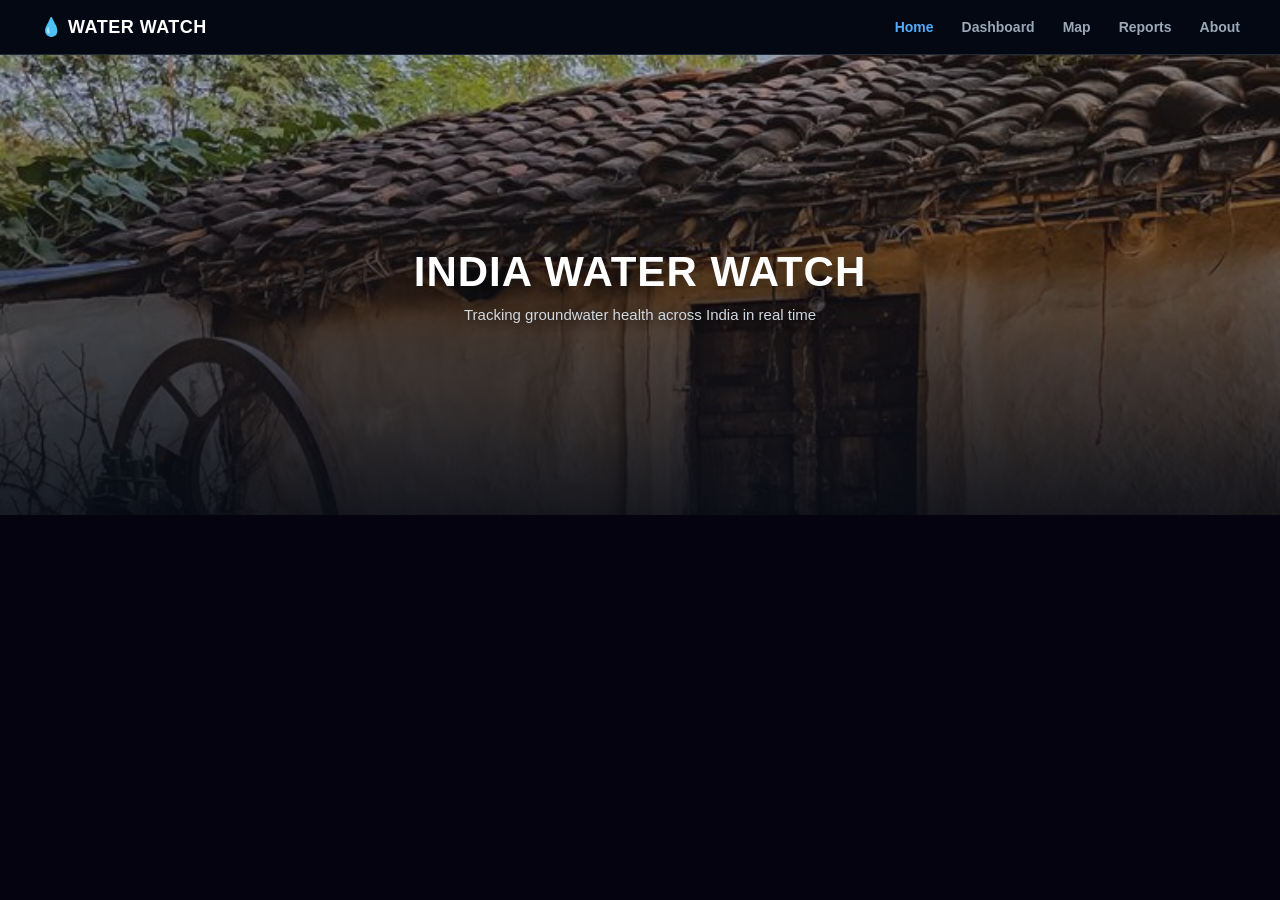
==== index.html @ 904ef2a4 "First version of India Water Watch" ====
<!DOCTYPE html>
<html lang="en">
<head>
  <meta charset="UTF-8" />
  <meta name="viewport" content="width=device-width, initial-scale=1.0" />
  <title>India Water Watch</title>
  <link rel="stylesheet" href="style.css" />
</head>
<body>

  <nav class="navbar">
    <a href="index.html" class="logo">💧 WATER WATCH</a>
    <div class="nav-links">
      <a href="index.html" class="active">Home</a>
      <a href="dashboard.html">Dashboard</a>
      <a href="map.html">Map</a>
      <a href="reports.html">Reports</a>
      <a href="about.html">About</a>
    </div>
  </nav>

  <section class="hero-scene">
    <div class="hero-photo" style="background-image: url('Village_home.jpg');"></div>

    <div class="hero-text">
      <h1>INDIA WATER WATCH</h1>
      <p>Tracking groundwater health across India in real time</p>
    </div>
  </section>

  <script src="script.js"></script>
</body>
</html>
---- style.css ----
/* ===== RESET & BASE ===== */
* { margin: 0; padding: 0; box-sizing: border-box; }

body {
  font-family: 'Segoe UI', Arial, sans-serif;
  background: #05030f;
  color: #ffffff;
}

/* ===== NAVBAR ===== */
.navbar {
  position: sticky;
  top: 0;
  z-index: 100;
  display: flex;
  justify-content: space-between;
  align-items: center;
  padding: 16px 40px;
  background: rgba(5, 10, 20, 0.85);
  backdrop-filter: blur(10px);
  border-bottom: 1px solid #1c2a3a;
}

.navbar .logo {
  font-weight: 800;
  font-size: 18px;
  color: #ffffff;
  text-decoration: none;
  letter-spacing: 0.5px;
}

.navbar .nav-links {
  display: flex;
  gap: 28px;
}

.navbar .nav-links a {
  color: #9aa8b8;
  text-decoration: none;
  font-size: 14px;
  font-weight: 600;
  transition: color 0.3s ease;
}

.navbar .nav-links a:hover {
  color: #4facfe;
}

.navbar .nav-links a.active {
  color: #4facfe;
}

/* ===== HERO SECTION (Home page) ===== */
.hero-scene {
  position: relative;
  width: 100%;
  height: 460px;
  overflow: hidden;
  background-size: cover;
}

.hero-photo {
  position: absolute;
  inset: 0;
  background-size: cover;
  background-position: center 30%;
}

.hero-photo::after {
  content: "";
  position: absolute;
  inset: 0;
  background: linear-gradient(to bottom, rgba(5,10,20,0.2), rgba(5,10,20,0.9));
}

.hero-text {
  position: absolute;
  top: 50%;
  left: 50%;
  transform: translate(-50%, -50%);
  text-align: center;
  z-index: 10;
  width: 90%;
}

.hero-text h1 {
  font-size: 42px;
  font-weight: 800;
  letter-spacing: 1px;
  text-shadow: 0 4px 20px rgba(0,0,0,0.6);
}

.hero-text p {
  margin-top: 10px;
  font-size: 15px;
  color: #d0d8e0;
  text-shadow: 0 2px 10px rgba(0,0,0,0.6);
}
.hero-text {
  position: absolute;
  top: 50%;
  left: 50%;
  transform: translate(-50%, -50%);
  text-align: center;
  z-index: 10;
  width: 90%;
  animation: floatIn 1.2s ease-out forwards;
}

@keyframes floatIn {
  0% {
    opacity: 0;
    transform: translate(-50%, -30%);
  }
  100% {
    opacity: 1;
    transform: translate(-50%, -50%);
  }
}

/* ===== PAGE HEADER (used on Dashboard, Map, Reports, About) ===== */
.page-header {
  padding: 50px 40px 20px;
}

.page-header h1 {
  font-size: 32px;
  font-weight: 800;
}

.page-header p {
  color: #9aa8b8;
  font-size: 14px;
  margin-top: 6px;
}

/* ===== DASHBOARD: STATS CARDS ===== */
.stats-grid {
  display: grid;
  grid-template-columns: repeat(auto-fit, minmax(220px, 1fr));
  gap: 18px;
  padding: 20px 40px;
}

.stat-card {
  background: linear-gradient(145deg, #0d1530, #060912);
  border: 1px solid #1c2a3a;
  border-radius: 14px;
  padding: 20px;
  display: flex;
  flex-direction: column;
  gap: 6px;
}

.stat-label {
  font-size: 13px;
  color: #9aa8b8;
}

.stat-value {
  font-size: 32px;
  font-weight: 800;
  color: #ffffff;
}

.stat-value small {
  font-size: 16px;
  color: #9aa8b8;
}

.stat-value.warning { color: #f5a623; }
.stat-value.good { color: #2ecc71; }

.stat-trend {
  font-size: 12px;
}

.stat-trend.up { color: #2ecc71; }
.stat-trend.down { color: #e74c3c; }

/* ===== DASHBOARD: CHARTS ===== */
.charts-grid {
  display: grid;
  grid-template-columns: 2fr 1fr;
  gap: 18px;
  padding: 10px 40px;
}

.chart-card {
  background: linear-gradient(145deg, #0d1530, #060912);
  border: 1px solid #1c2a3a;
  border-radius: 14px;
  padding: 20px;
}

.chart-card h3 {
  font-size: 15px;
  margin-bottom: 14px;
  color: #d0d8e0;
}

/* ===== DASHBOARD: TABLE ===== */
.table-section {
  padding: 30px 40px 60px;
}

.table-section h3 {
  font-size: 18px;
  margin-bottom: 16px;
}

.data-table {
  width: 100%;
  border-collapse: collapse;
  background: linear-gradient(145deg, #0d1530, #060912);
  border-radius: 14px;
  overflow: hidden;
}

.data-table th, .data-table td {
  padding: 14px 18px;
  text-align: left;
  font-size: 13px;
  border-bottom: 1px solid #1c2a3a;
}

.data-table th {
  color: #9aa8b8;
  font-weight: 600;
  background: rgba(255,255,255,0.02);
}

.data-table td {
  color: #d0d8e0;
}

.badge {
  padding: 4px 12px;
  border-radius: 12px;
  font-size: 11px;
  font-weight: 600;
}

.badge.critical { background: #3d1a1a; color: #e74c3c; }
.badge.warning { background: #3d2f10; color: #f5a623; }
.badge.safe { background: #1a3d2e; color: #2ecc71; }

/* ===== MAP PAGE ===== */
.map-section {
  position: relative;
  padding: 10px 40px 60px;
}

#chartdiv {
  width: 100%;
  height: 560px;
  background: linear-gradient(145deg, #0d1530, #060912);
  border-radius: 14px;
  border: 1px solid #1c2a3a;
}

.map-legend {
  display: flex;
  gap: 24px;
  margin-top: 16px;
  font-size: 13px;
  color: #d0d8e0;
}

.legend-item {
  display: flex;
  align-items: center;
  gap: 8px;
}

.dot {
  width: 12px;
  height: 12px;
  border-radius: 50%;
  display: inline-block;
}

.dot.safe { background: #2ecc71; }
.dot.warning { background: #f5a623; }
.dot.critical { background: #e74c3c; }
.dot.unknown { background: #3a4658; }

.state-panel {
  position: fixed;
  top: 0;
  right: 0;
  width: 320px;
  height: 100%;
  background: #0a1228;
  border-left: 1px solid #1c2a3a;
  padding: 30px 24px;
  z-index: 200;
  transform: translateX(0);
  transition: transform 0.3s ease;
}

.state-panel.hidden {
  transform: translateX(100%);
}

.state-panel-close {
  position: absolute;
  top: 16px;
  right: 16px;
  background: none;
  border: none;
  color: #9aa8b8;
  font-size: 22px;
  cursor: pointer;
}

#state-name {
  font-size: 22px;
  margin-bottom: 20px;
  margin-top: 10px;
}

.state-stat {
  display: flex;
  justify-content: space-between;
  align-items: center;
  padding: 12px 0;
  border-bottom: 1px solid #1c2a3a;
  font-size: 14px;
}

.state-stat span:first-child {
  color: #9aa8b8;
}

/* ===== RESPONSIVE ===== */
@media (max-width: 700px) {
  .hero-scene { height: 360px; }
  .charts-grid { grid-template-columns: 1fr; }
  #chartdiv { height: 400px; }
  .state-panel { width: 100%; }
}
/* ===== ABOUT PAGE ===== */
.about-content {
  display: grid;
  grid-template-columns: repeat(auto-fit, minmax(280px, 1fr));
  gap: 18px;
  padding: 10px 40px 60px;
}

.about-card {
  background: linear-gradient(145deg, #0d1530, #060912);
  border: 1px solid #1c2a3a;
  border-radius: 14px;
  padding: 24px;
}

.about-card h3 {
  font-size: 17px;
  margin-bottom: 12px;
}

.about-card p {
  font-size: 14px;
  color: #9aa8b8;
  line-height: 1.6;
}
/* ===== REPORTS PAGE ===== */
.reports-toolbar {
  display: flex;
  align-items: flex-end;
  gap: 16px;
  padding: 10px 40px 20px;
  flex-wrap: wrap;
}

.filter-group {
  display: flex;
  flex-direction: column;
  gap: 6px;
}

.filter-group label {
  font-size: 12px;
  color: #9aa8b8;
}

.filter-group select {
  background: #0d1530;
  border: 1px solid #2a3658;
  border-radius: 8px;
  padding: 9px 14px;
  color: #ffffff;
  font-size: 13px;
  min-width: 160px;
}

.download-btn {
  background: linear-gradient(135deg, #5865f2, #4facfe);
  border: none;
  border-radius: 8px;
  padding: 11px 20px;
  color: #ffffff;
  font-weight: 700;
  font-size: 13px;
  cursor: pointer;
  transition: transform 0.2s ease, box-shadow 0.2s ease;
}

.download-btn:hover {
  transform: translateY(-2px);
  box-shadow: 0 6px 20px rgba(88, 101, 242, 0.4);
}
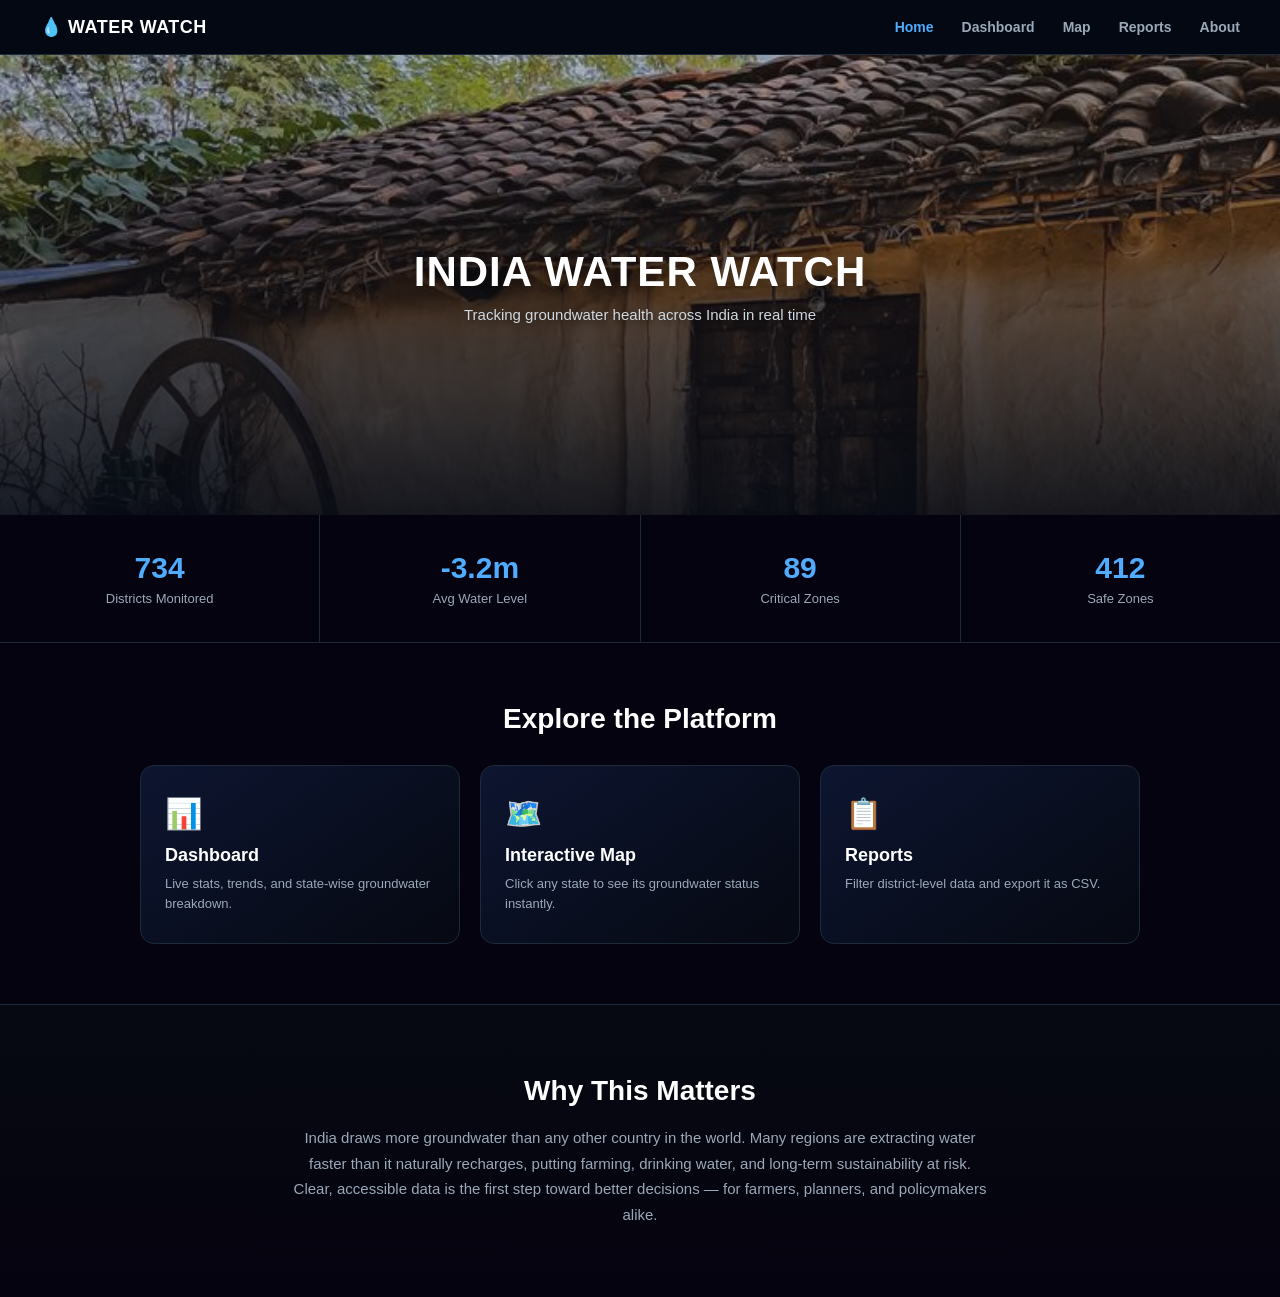
==== commit 02ded976: "Added home page sections - stats, features, why it matters" ====
--- a/index.html
+++ b/index.html
@@ -30,4 +30,53 @@
 
   <script src="script.js"></script>
 </body>
-</html>+</html>
+<!-- ===== QUICK STATS STRIP ===== -->
+  <section class="quick-stats">
+    <div class="quick-stat">
+      <span class="quick-stat-value">734</span>
+      <span class="quick-stat-label">Districts Monitored</span>
+    </div>
+    <div class="quick-stat">
+      <span class="quick-stat-value">-3.2m</span>
+      <span class="quick-stat-label">Avg Water Level</span>
+    </div>
+    <div class="quick-stat">
+      <span class="quick-stat-value">89</span>
+      <span class="quick-stat-label">Critical Zones</span>
+    </div>
+    <div class="quick-stat">
+      <span class="quick-stat-value">412</span>
+      <span class="quick-stat-label">Safe Zones</span>
+    </div>
+  </section>
+
+  <!-- ===== FEATURE PREVIEW CARDS ===== -->
+  <section class="feature-section">
+    <h2>Explore the Platform</h2>
+    <div class="feature-grid">
+      <a href="dashboard.html" class="feature-card">
+        <span class="feature-icon">📊</span>
+        <h3>Dashboard</h3>
+        <p>Live stats, trends, and state-wise groundwater breakdown.</p>
+      </a>
+      <a href="map.html" class="feature-card">
+        <span class="feature-icon">🗺️</span>
+        <h3>Interactive Map</h3>
+        <p>Click any state to see its groundwater status instantly.</p>
+      </a>
+      <a href="reports.html" class="feature-card">
+        <span class="feature-icon">📋</span>
+        <h3>Reports</h3>
+        <p>Filter district-level data and export it as CSV.</p>
+      </a>
+    </div>
+  </section>
+
+  <!-- ===== WHY THIS MATTERS ===== -->
+  <section class="why-section">
+    <div class="why-content">
+      <h2>Why This Matters</h2>
+      <p>India draws more groundwater than any other country in the world. Many regions are extracting water faster than it naturally recharges, putting farming, drinking water, and long-term sustainability at risk. Clear, accessible data is the first step toward better decisions — for farmers, planners, and policymakers alike.</p>
+    </div>
+  </section>
--- a/style.css
+++ b/style.css
@@ -410,4 +410,110 @@
 .download-btn:hover {
   transform: translateY(-2px);
   box-shadow: 0 6px 20px rgba(88, 101, 242, 0.4);
+}
+/* ===== QUICK STATS STRIP ===== */
+.quick-stats {
+  display: grid;
+  grid-template-columns: repeat(auto-fit, minmax(180px, 1fr));
+  gap: 1px;
+  background: #1c2a3a;
+  border-bottom: 1px solid #1c2a3a;
+}
+
+.quick-stat {
+  background: #05030f;
+  padding: 36px 20px;
+  text-align: center;
+  display: flex;
+  flex-direction: column;
+  gap: 6px;
+}
+
+.quick-stat-value {
+  font-size: 30px;
+  font-weight: 800;
+  color: #4facfe;
+}
+
+.quick-stat-label {
+  font-size: 13px;
+  color: #9aa8b8;
+}
+
+/* ===== FEATURE PREVIEW CARDS ===== */
+.feature-section {
+  padding: 60px 40px;
+  text-align: center;
+}
+
+.feature-section h2 {
+  font-size: 28px;
+  margin-bottom: 30px;
+}
+
+.feature-grid {
+  display: grid;
+  grid-template-columns: repeat(auto-fit, minmax(240px, 1fr));
+  gap: 20px;
+  max-width: 1000px;
+  margin: 0 auto;
+}
+
+.feature-card {
+  background: linear-gradient(145deg, #0d1530, #060912);
+  border: 1px solid #1c2a3a;
+  border-radius: 14px;
+  padding: 30px 24px;
+  text-decoration: none;
+  color: #ffffff;
+  text-align: left;
+  transition: transform 0.3s ease, box-shadow 0.3s ease;
+}
+
+.feature-card:hover {
+  transform: translateY(-6px);
+  box-shadow: 0 12px 32px rgba(88, 101, 242, 0.2);
+}
+
+.feature-icon {
+  font-size: 30px;
+}
+
+.feature-card h3 {
+  font-size: 18px;
+  margin: 14px 0 8px;
+}
+
+.feature-card p {
+  font-size: 13px;
+  color: #9aa8b8;
+  line-height: 1.5;
+}
+
+/* ===== WHY THIS MATTERS ===== */
+.why-section {
+  padding: 70px 40px;
+  background: linear-gradient(180deg, #060912, #05030f);
+  border-top: 1px solid #1c2a3a;
+}
+
+.why-content {
+  max-width: 700px;
+  margin: 0 auto;
+  text-align: center;
+}
+
+.why-content h2 {
+  font-size: 28px;
+  margin-bottom: 18px;
+}
+
+.why-content p {
+  font-size: 15px;
+  color: #9aa8b8;
+  line-height: 1.7;
+}
+
+@media (max-width: 700px) {
+  .feature-section, .why-section { padding: 40px 20px; }
 }
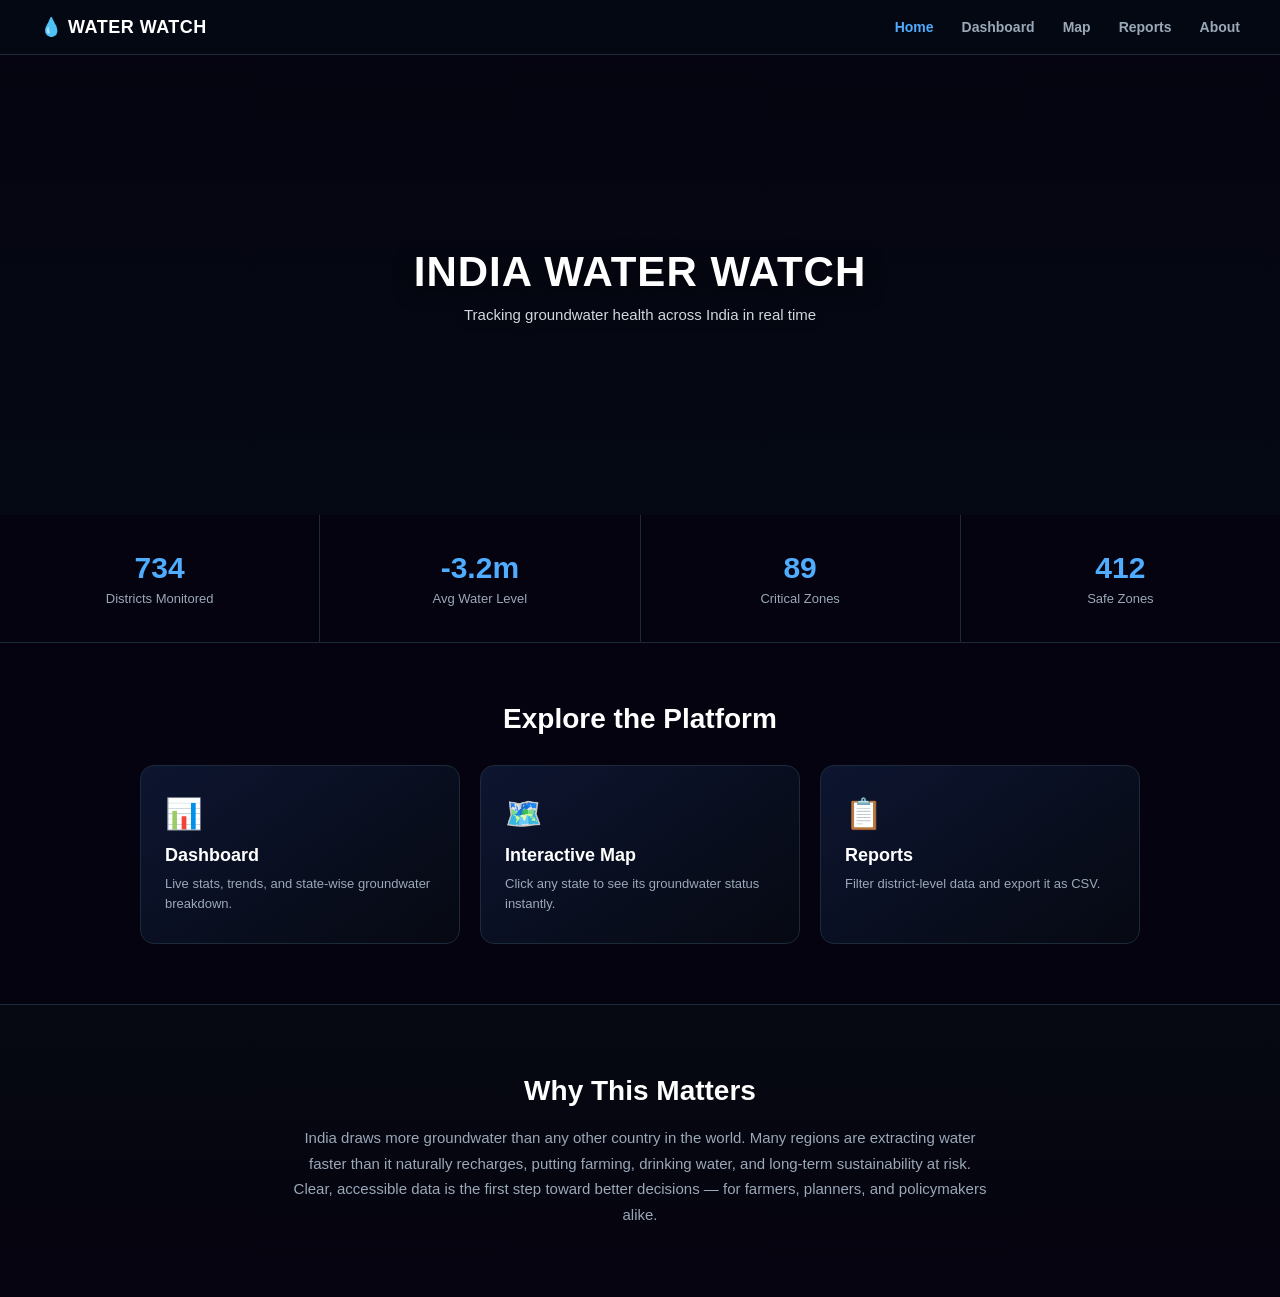
==== commit 4c8cabdd: "Replace hero image with animated video background" ====
--- a/index.html
+++ b/index.html
@@ -20,7 +20,10 @@
   </nav>
 
   <section class="hero-scene">
-    <div class="hero-photo" style="background-image: url('Village_home.jpg');"></div>
+    <video class="hero-video" autoplay muted loop playsinline>
+      <source src="https://cdn.builder.io/o/assets%2Ff5a7340fc4ea4e8e84505a0fdd2ca3ce%2F122410a944d24886b7c0b5b885ab2744?alt=media&token=0a8611b5-4d53-4a0c-a30d-bbde3e8898b7&apiKey=f5a7340fc4ea4e8e84505a0fdd2ca3ce" type="video/mp4">
+    </video>
+    <div class="hero-overlay"></div>
 
     <div class="hero-text">
       <h1>INDIA WATER WATCH</h1>
@@ -79,4 +82,4 @@
       <h2>Why This Matters</h2>
       <p>India draws more groundwater than any other country in the world. Many regions are extracting water faster than it naturally recharges, putting farming, drinking water, and long-term sustainability at risk. Clear, accessible data is the first step toward better decisions — for farmers, planners, and policymakers alike.</p>
     </div>
-  </section>+  </section>
--- a/style.css
+++ b/style.css
@@ -59,15 +59,15 @@
   background-size: cover;
 }
 
-.hero-photo {
+.hero-video {
   position: absolute;
   inset: 0;
-  background-size: cover;
-  background-position: center 30%;
-}
-
-.hero-photo::after {
-  content: "";
+  width: 100%;
+  height: 100%;
+  object-fit: cover;
+}
+
+.hero-overlay {
   position: absolute;
   inset: 0;
   background: linear-gradient(to bottom, rgba(5,10,20,0.2), rgba(5,10,20,0.9));
@@ -516,4 +516,4 @@
 
 @media (max-width: 700px) {
   .feature-section, .why-section { padding: 40px 20px; }
-}+}
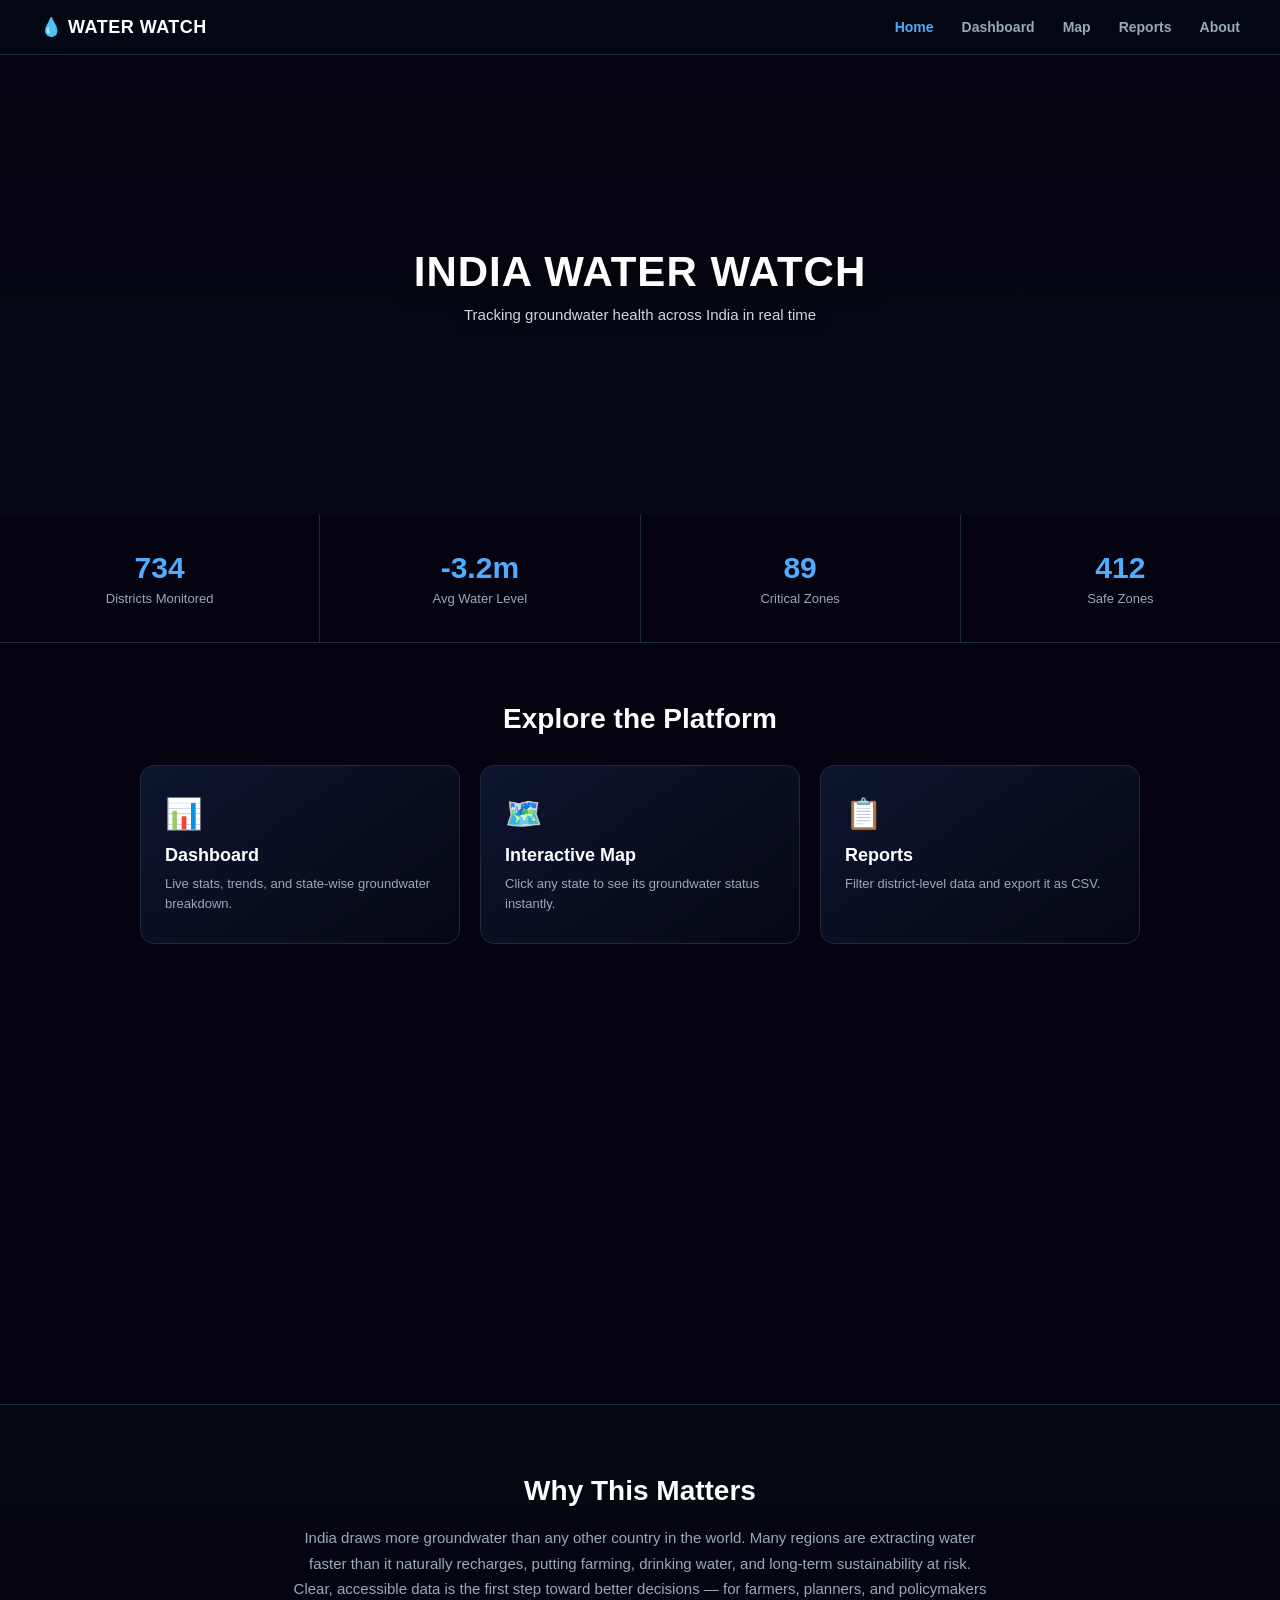
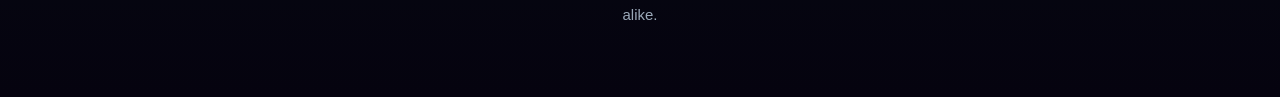
==== commit 3565e0e6: "Add continuous water flow animation section before why it matters" ====
--- a/index.html
+++ b/index.html
@@ -76,6 +76,13 @@
     </div>
   </section>
 
+  <!-- ===== WATER FLOW ANIMATION ===== -->
+  <section class="water-flow-section">
+    <video class="water-flow-video" autoplay muted loop playsinline>
+      <source src="https://cdn.builder.io/o/assets%2Ff5a7340fc4ea4e8e84505a0fdd2ca3ce%2Ff42eb1422ec743d481a910e140de2cb4?alt=media&token=a4ba0a91-272b-47bb-adf8-5ca6c36f0d0a&apiKey=f5a7340fc4ea4e8e84505a0fdd2ca3ce" type="video/mp4">
+    </video>
+  </section>
+
   <!-- ===== WHY THIS MATTERS ===== -->
   <section class="why-section">
     <div class="why-content">
--- a/style.css
+++ b/style.css
@@ -490,6 +490,33 @@
   line-height: 1.5;
 }
 
+/* ===== WATER FLOW ANIMATION ===== */
+.water-flow-section {
+  position: relative;
+  width: 100%;
+  height: 400px;
+  overflow: hidden;
+  background: #05030f;
+}
+
+.water-flow-video {
+  position: absolute;
+  inset: 0;
+  width: 100%;
+  height: 100%;
+  object-fit: cover;
+  animation: scrollFlow 20s linear infinite;
+}
+
+@keyframes scrollFlow {
+  0% { transform: translateY(0); }
+  100% { transform: translateY(-10px); }
+}
+
+.water-flow-section:hover .water-flow-video {
+  animation-play-state: running;
+}
+
 /* ===== WHY THIS MATTERS ===== */
 .why-section {
   padding: 70px 40px;
